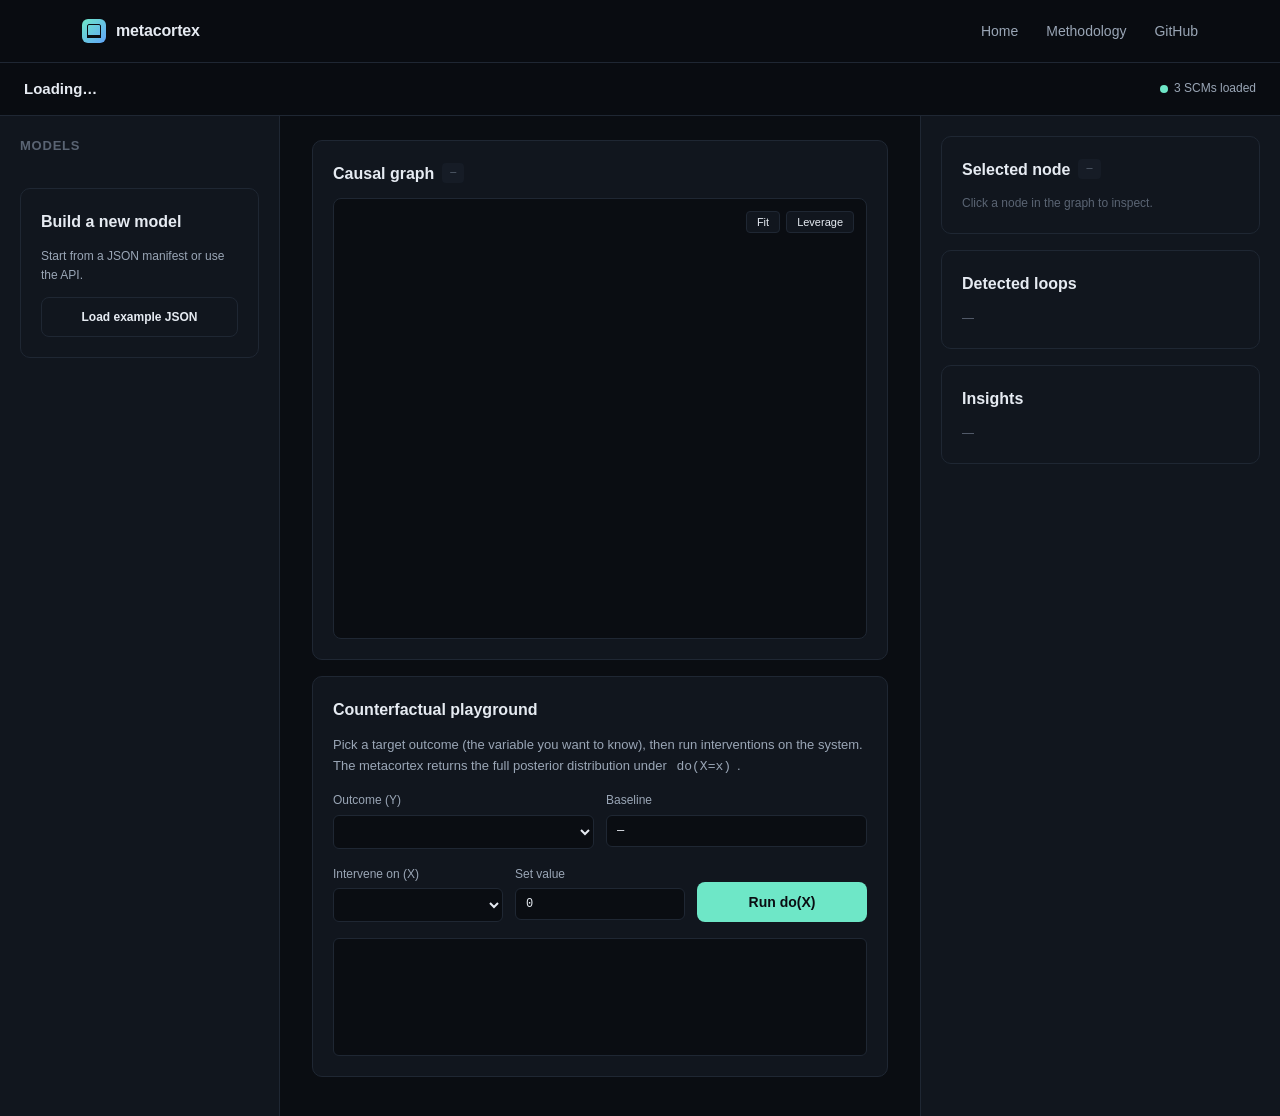
==== app.html @ 6c6e954f "feat: metacortex v0.1 — landing, interactive app, methodology, reference SCM engine" ====
<!doctype html>
<html lang="en">
<head>
<meta charset="utf-8" />
<meta name="viewport" content="width=device-width, initial-scale=1" />
<title>metacortex — app</title>
<link rel="stylesheet" href="css/main.css" />
<link rel="icon" href="data:image/svg+xml,%3Csvg xmlns='http://www.w3.org/2000/svg' viewBox='0 0 100 100'%3E%3Crect width='100' height='100' rx='20' fill='%236ee7c7'/%3E%3Ctext x='50' y='65' text-anchor='middle' font-size='52' fill='%230a0d12' font-family='monospace' font-weight='bold'%3EM%3C/text%3E%3C/svg%3E" />
</head>
<body>

<header class="nav">
  <div class="wrap">
    <div class="brand"><div class="glyph"></div>metacortex</div>
    <nav class="links">
      <a href="index.html">Home</a>
      <a href="methodology.html">Methodology</a>
      <a href="https://github.com/Falcone747/metacortex" target="_blank">GitHub</a>
    </nav>
  </div>
</header>

<div class="app-navbar">
  <h1 id="scm-title">Loading…</h1>
  <div class="status">
    <span class="dot"></span>
    <span id="status-text">3 SCMs loaded</span>
  </div>
</div>

<div class="app-layout">

  <!-- Left: SCM list -->
  <aside class="app-sidebar">
    <div class="panel" style="padding: 0; border: none; background: transparent;">
      <h2 style="font-size: 13px; text-transform: uppercase; letter-spacing: 0.06em; color: var(--text-faint); margin-bottom: 8px;">Models</h2>
      <div class="scms" id="scm-list"></div>
    </div>
    <div class="panel" style="margin-top: 16px;">
      <h2>Build a new model</h2>
      <p style="font-size: 12px; color: var(--text-dim); margin-bottom: 12px;">Start from a JSON manifest or use the API.</p>
      <button class="btn-secondary" style="width:100%; font-size: 12px;" id="btn-load-sample">Load example JSON</button>
    </div>
  </aside>

  <!-- Main: DAG + counterfactual -->
  <main class="app-main">

    <div class="panel">
      <h2>Causal graph <span class="tag" id="scm-domain">—</span></h2>
      <div class="scm-canvas">
        <svg id="dag"></svg>
        <div class="controls">
          <button id="btn-fit">Fit</button>
          <button id="btn-leverage">Leverage</button>
        </div>
      </div>
    </div>

    <div class="panel">
      <h2>Counterfactual playground</h2>
      <p style="font-size: 13px; color: var(--text-dim); margin-bottom: 14px;">
        Pick a target outcome (the variable you want to know), then run interventions on the system. The metacortex returns the full posterior distribution under <code>do(X=x)</code>.
      </p>

      <div class="cf-controls">
        <div>
          <label>Outcome (Y)</label>
          <select id="cf-outcome"></select>
        </div>
        <div>
          <label>Baseline</label>
          <input id="cf-baseline" value="—" />
        </div>
      </div>

      <div class="cf-controls" style="grid-template-columns: 1fr 1fr 1fr;">
        <div>
          <label>Intervene on (X)</label>
          <select id="cf-input"></select>
        </div>
        <div>
          <label>Set value</label>
          <input id="cf-value" type="number" step="0.01" value="0" />
        </div>
        <div style="display:flex; align-items:flex-end;">
          <button class="btn-primary" id="btn-run" style="width:100%;">Run do(X)</button>
        </div>
      </div>

      <div style="margin-top: 16px;">
        <div class="cf-dist" id="cf-result">
          <div class="stats" id="cf-stats"></div>
          <div class="hist" id="cf-hist" style="margin-top: 12px; display:flex; align-items:flex-end; height:80px; gap:1px;"></div>
        </div>
      </div>
    </div>

  </main>

  <!-- Right: Insights -->
  <aside class="app-aside">

    <div class="panel">
      <h2>Selected node <span class="tag" id="selected-id">—</span></h2>
      <div id="selected-detail">
        <p style="font-size: 12px; color: var(--text-faint);">Click a node in the graph to inspect.</p>
      </div>
    </div>

    <div class="panel">
      <h2>Detected loops</h2>
      <div class="loops" id="loops-list">
        <p style="font-size: 12px; color: var(--text-faint);">—</p>
      </div>
    </div>

    <div class="panel">
      <h2>Insights</h2>
      <div class="insights" id="insights-list">
        <p style="font-size: 12px; color: var(--text-faint);">—</p>
      </div>
    </div>

  </aside>

</div>

<script type="module" src="js/app.js"></script>

</body>
</html>
---- css/main.css ----
:root {
  --bg: #0a0d12;
  --bg-elev: #11161e;
  --bg-elev-2: #161c26;
  --border: #1f2733;
  --text: #e6ebf2;
  --text-dim: #9aa6b6;
  --text-faint: #5a6473;
  --accent: #6ee7c7;
  --accent-dim: #4ec5a5;
  --warning: #f59e0b;
  --danger: #ef4444;
  --info: #60a5fa;
  --reinf: #6ee7c7;
  --bal: #f59e0b;
  --neutral: #94a3b8;
  --mono: ui-monospace, SFMono-Regular, "SF Mono", Menlo, Monaco, Consolas, monospace;
  --sans: -apple-system, BlinkMacSystemFont, "Inter", "Segoe UI", Roboto, sans-serif;
}
* { box-sizing: border-box; margin: 0; padding: 0; }
html, body { background: var(--bg); color: var(--text); font-family: var(--sans); font-size: 15px; line-height: 1.6; -webkit-font-smoothing: antialiased; }
a { color: var(--accent); text-decoration: none; }
a:hover { text-decoration: underline; }
code, pre { font-family: var(--mono); font-size: 13px; }
pre { padding: 12px 16px; background: var(--bg-elev); border: 1px solid var(--border); border-radius: 6px; overflow-x: auto; }
code { padding: 2px 6px; background: var(--bg-elev); border-radius: 3px; }

/* Layout */
.wrap { max-width: 1180px; margin: 0 auto; padding: 0 32px; }
header.nav { position: sticky; top: 0; z-index: 100; background: rgba(10,13,18,0.85); backdrop-filter: blur(12px); border-bottom: 1px solid var(--border); }
header.nav .wrap { display: flex; align-items: center; justify-content: space-between; padding-top: 18px; padding-bottom: 18px; }
.brand { font-weight: 700; font-size: 16px; letter-spacing: -0.01em; display: flex; align-items: center; gap: 10px; }
.brand .glyph { width: 24px; height: 24px; background: linear-gradient(135deg, var(--accent), var(--info)); border-radius: 6px; position: relative; }
.brand .glyph::before { content: ""; position: absolute; inset: 5px; border: 1.5px solid var(--bg); border-radius: 2px; }
.brand .glyph::after { content: ""; position: absolute; left: 5px; right: 5px; bottom: 5px; height: 3px; background: var(--bg); }
nav.links { display: flex; gap: 28px; }
nav.links a { color: var(--text-dim); font-size: 14px; }
nav.links a:hover { color: var(--text); text-decoration: none; }
.cta-btn { background: var(--accent); color: var(--bg); padding: 8px 16px; border-radius: 6px; font-weight: 600; font-size: 13px; }
.cta-btn:hover { background: var(--accent-dim); text-decoration: none; }

/* Hero */
.hero { padding: 96px 0 80px; border-bottom: 1px solid var(--border); }
.hero .eyebrow { display: inline-flex; gap: 8px; align-items: center; padding: 4px 12px; background: var(--bg-elev); border: 1px solid var(--border); border-radius: 999px; font-size: 12px; color: var(--accent); margin-bottom: 24px; }
.hero h1 { font-size: 56px; line-height: 1.05; letter-spacing: -0.025em; font-weight: 700; max-width: 880px; }
.hero h1 .em { background: linear-gradient(135deg, var(--accent), var(--info)); -webkit-background-clip: text; background-clip: text; color: transparent; }
.hero .lead { margin-top: 24px; font-size: 19px; color: var(--text-dim); max-width: 720px; }
.hero .ctas { margin-top: 36px; display: flex; gap: 12px; }
.btn-primary { background: var(--accent); color: var(--bg); padding: 12px 22px; border-radius: 8px; font-weight: 600; font-size: 14px; border: none; cursor: pointer; }
.btn-secondary { background: transparent; color: var(--text); padding: 12px 22px; border-radius: 8px; font-weight: 600; font-size: 14px; border: 1px solid var(--border); cursor: pointer; }
.btn-primary:hover { background: var(--accent-dim); text-decoration: none; }
.btn-secondary:hover { border-color: var(--text-dim); text-decoration: none; }

/* Sections */
section { padding: 80px 0; border-bottom: 1px solid var(--border); }
section h2 { font-size: 36px; letter-spacing: -0.02em; font-weight: 700; margin-bottom: 12px; }
section .sub { color: var(--text-dim); font-size: 17px; max-width: 720px; margin-bottom: 48px; }
section h3 { font-size: 20px; font-weight: 600; margin-bottom: 8px; }
section p { color: var(--text-dim); margin-bottom: 12px; }

/* Cards */
.grid-3 { display: grid; grid-template-columns: repeat(3, 1fr); gap: 24px; }
.grid-2 { display: grid; grid-template-columns: repeat(2, 1fr); gap: 24px; }
.card { background: var(--bg-elev); border: 1px solid var(--border); border-radius: 10px; padding: 24px; }
.card .icon { width: 36px; height: 36px; border-radius: 8px; display: flex; align-items: center; justify-content: center; margin-bottom: 16px; background: var(--bg-elev-2); color: var(--accent); font-weight: 700; font-family: var(--mono); font-size: 14px; }
.card h3 { font-size: 17px; margin-bottom: 8px; color: var(--text); }
.card p { font-size: 14px; color: var(--text-dim); margin: 0; }

/* Architecture diagram */
.arch { background: var(--bg-elev); border: 1px solid var(--border); border-radius: 12px; padding: 32px; }
.arch .layers { display: flex; flex-direction: column; gap: 8px; }
.arch .layer { background: var(--bg-elev-2); border: 1px solid var(--border); border-radius: 8px; padding: 14px 18px; display: flex; align-items: center; gap: 16px; }
.arch .layer .num { font-family: var(--mono); font-size: 11px; color: var(--text-faint); }
.arch .layer .label { font-weight: 600; font-size: 14px; min-width: 220px; }
.arch .layer .desc { color: var(--text-dim); font-size: 13px; }

/* SCM Sample */
.scg { background: var(--bg-elev); border: 1px solid var(--border); border-radius: 12px; padding: 24px; }
.scg svg { width: 100%; height: 320px; display: block; }

/* CTA */
.cta-band { padding: 80px 0; text-align: center; background: linear-gradient(180deg, var(--bg) 0%, var(--bg-elev) 100%); border-bottom: 1px solid var(--border); }
.cta-band h2 { font-size: 40px; margin-bottom: 16px; }
.cta-band p { color: var(--text-dim); font-size: 18px; max-width: 600px; margin: 0 auto 32px; }

/* Footer */
footer { padding: 48px 0; color: var(--text-faint); font-size: 13px; }
footer .wrap { display: flex; justify-content: space-between; align-items: center; flex-wrap: wrap; gap: 16px; }
footer nav { display: flex; gap: 24px; }
footer a { color: var(--text-faint); }

/* App layout */
.app-layout { display: grid; grid-template-columns: 280px 1fr 360px; min-height: calc(100vh - 64px); }
.app-sidebar { background: var(--bg-elev); border-right: 1px solid var(--border); padding: 20px; overflow-y: auto; }
.app-main { padding: 24px 32px; overflow-y: auto; background: var(--bg); }
.app-aside { background: var(--bg-elev); border-left: 1px solid var(--border); padding: 20px; overflow-y: auto; }
.app-navbar { display: flex; align-items: center; justify-content: space-between; padding: 14px 24px; border-bottom: 1px solid var(--border); background: rgba(10,13,18,0.85); backdrop-filter: blur(12px); }
.app-navbar h1 { font-size: 15px; font-weight: 600; }
.app-navbar .status { font-size: 12px; color: var(--text-dim); display: flex; align-items: center; gap: 6px; }
.app-navbar .dot { width: 8px; height: 8px; border-radius: 50%; background: var(--accent); }

/* SCM items */
.scms { display: flex; flex-direction: column; gap: 6px; margin-top: 16px; }
.scm-item { background: var(--bg-elev-2); border: 1px solid var(--border); border-radius: 8px; padding: 12px 14px; cursor: pointer; transition: all 0.15s; }
.scm-item:hover { border-color: var(--accent); transform: translateX(2px); }
.scm-item.active { border-color: var(--accent); background: rgba(110, 231, 199, 0.06); }
.scm-item .name { font-weight: 600; font-size: 13px; }
.scm-item .meta { font-size: 11px; color: var(--text-faint); margin-top: 4px; font-family: var(--mono); }

/* Main panel sections */
.panel { background: var(--bg-elev); border: 1px solid var(--border); border-radius: 10px; padding: 20px; margin-bottom: 16px; }
.panel h2 { font-size: 16px; font-weight: 600; margin-bottom: 12px; display: flex; align-items: center; gap: 8px; }
.panel h2 .tag { font-size: 10px; background: var(--bg-elev-2); color: var(--text-faint); padding: 2px 8px; border-radius: 4px; font-family: var(--mono); font-weight: 400; }
.scm-canvas { background: var(--bg); border: 1px solid var(--border); border-radius: 8px; padding: 16px; min-height: 420px; position: relative; }
.scm-canvas svg { width: 100%; height: 400px; }
.scm-canvas .controls { position: absolute; top: 12px; right: 12px; display: flex; gap: 6px; }
.scm-canvas .controls button { background: var(--bg-elev); border: 1px solid var(--border); color: var(--text); padding: 4px 10px; border-radius: 4px; font-size: 11px; cursor: pointer; }
.scm-canvas .controls button:hover { border-color: var(--accent); }

/* Counterfactual playground */
.cf-controls { display: grid; grid-template-columns: 1fr 1fr; gap: 12px; margin-bottom: 16px; }
.cf-controls label { font-size: 12px; color: var(--text-dim); display: block; margin-bottom: 4px; }
.cf-controls input, .cf-controls select { width: 100%; background: var(--bg); border: 1px solid var(--border); color: var(--text); padding: 8px 10px; border-radius: 6px; font-family: var(--mono); font-size: 12px; }
.cf-controls input:focus, .cf-controls select:focus { outline: none; border-color: var(--accent); }
.cf-dist { background: var(--bg); border: 1px solid var(--border); border-radius: 6px; padding: 12px; }
.cf-dist .stats { display: flex; justify-content: space-around; font-family: var(--mono); font-size: 12px; }
.cf-dist .stat { text-align: center; }
.cf-dist .stat .val { font-size: 18px; font-weight: 600; color: var(--accent); }
.cf-dist .stat .lbl { font-size: 10px; color: var(--text-faint); text-transform: uppercase; letter-spacing: 0.05em; }
.cf-dist .hist { margin-top: 12px; display: flex; align-items: flex-end; height: 60px; gap: 1px; }
.cf-dist .hist .bar { flex: 1; background: var(--accent); opacity: 0.8; border-radius: 1px 1px 0 0; min-height: 2px; }

/* Loop counters */
.loops { display: flex; flex-direction: column; gap: 8px; }
.loop { background: var(--bg-elev-2); border-left: 3px solid var(--neutral); padding: 10px 12px; border-radius: 4px; font-size: 12px; }
.loop.r { border-left-color: var(--reinf); }
.loop.b { border-left-color: var(--bal); }
.loop .lbl { font-weight: 600; }
.loop .nodes { color: var(--text-dim); font-family: var(--mono); font-size: 11px; margin-top: 4px; }
.loop .desc { color: var(--text-faint); margin-top: 4px; font-size: 11px; }

/* Insights */
.insights { display: flex; flex-direction: column; gap: 8px; }
.insight { padding: 10px 12px; background: var(--bg-elev-2); border-radius: 6px; font-size: 12px; border-left: 3px solid var(--info); }
.insight.warn { border-left-color: var(--warning); }
.insight.alert { border-left-color: var(--danger); }
.insight .title { font-weight: 600; }
.insight .body { color: var(--text-dim); margin-top: 4px; }

/* Methodology styles */
.method-section { padding: 64px 0; border-bottom: 1px solid var(--border); }
.method-section h2 { font-size: 32px; margin-bottom: 12px; }
.method-section h3 { font-size: 22px; margin: 32px 0 12px; color: var(--accent); }
.method-section p { margin-bottom: 16px; max-width: 780px; }
.method-section ul { padding-left: 22px; color: var(--text-dim); margin-bottom: 16px; max-width: 780px; }
.method-section li { margin-bottom: 8px; }
.callout { background: var(--bg-elev); border-left: 3px solid var(--accent); padding: 16px 20px; border-radius: 6px; margin: 24px 0; }
.callout.warn { border-color: var(--warning); }
.callout p { margin: 0; color: var(--text); }
.code-inline { background: var(--bg-elev-2); padding: 2px 6px; border-radius: 3px; font-family: var(--mono); font-size: 0.92em; color: var(--accent); }

/* Mobile */
@media (max-width: 880px) {
  .grid-3 { grid-template-columns: 1fr; }
  .grid-2 { grid-template-columns: 1fr; }
  .hero h1 { font-size: 40px; }
  .app-layout { grid-template-columns: 1fr; }
  .app-sidebar, .app-aside { display: none; }
}
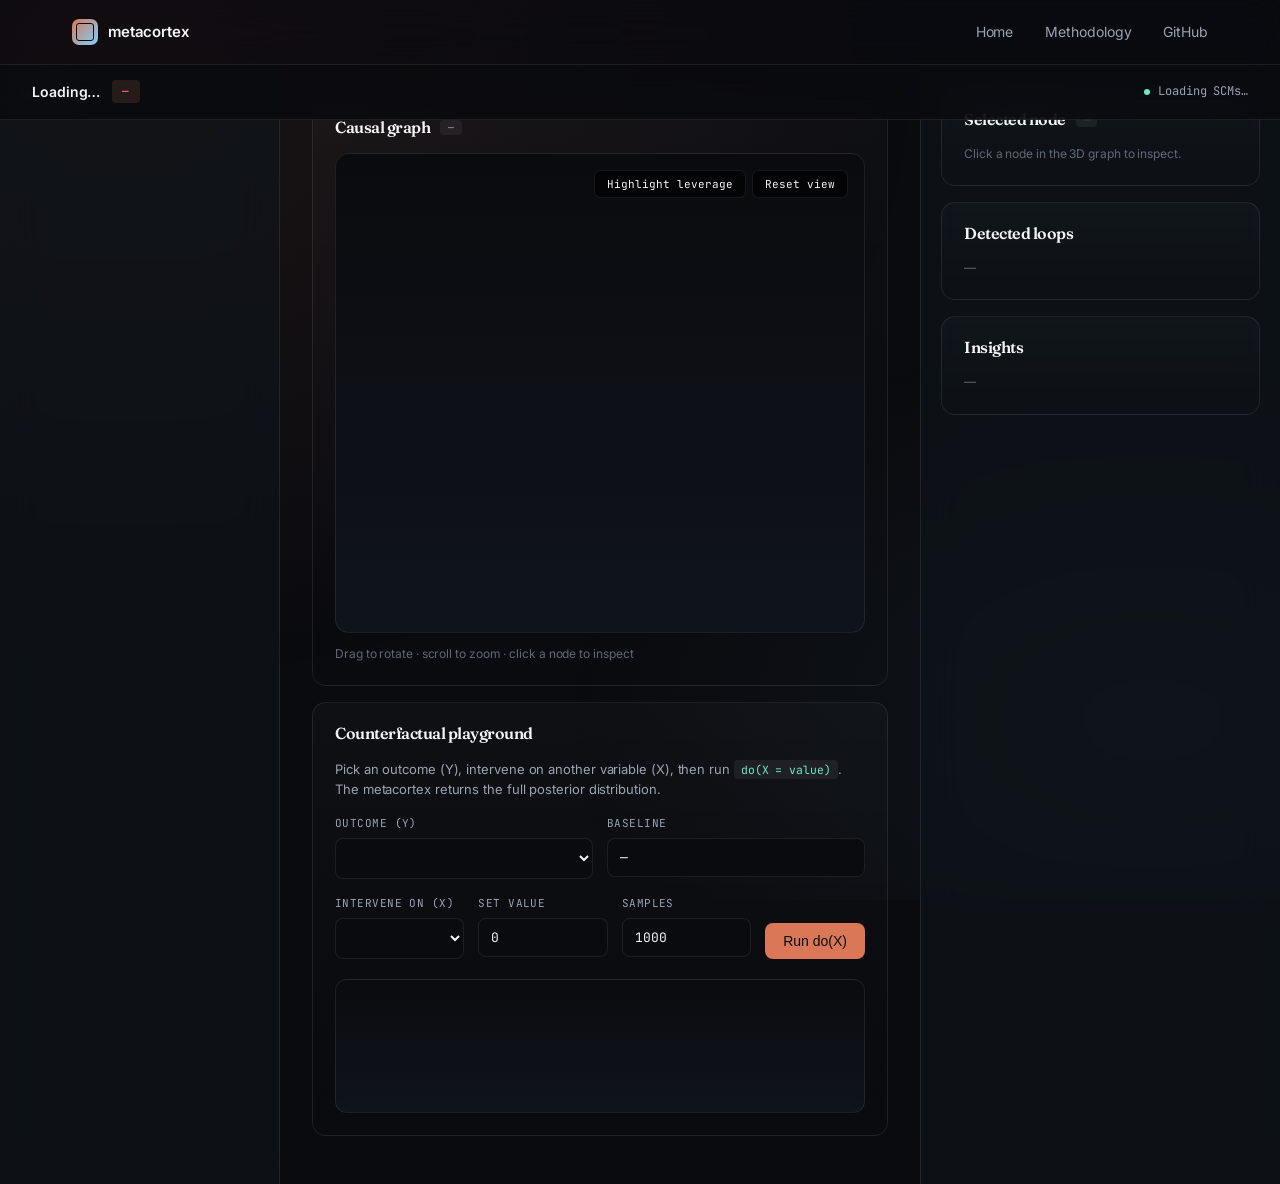
==== commit f4d86b15: "feat: v3 premium 3D — Three.js hero + DAG, GSAP animations, refined design system, Anthropic-style p" ====
--- a/app.html
+++ b/app.html
@@ -4,14 +4,18 @@
 <meta charset="utf-8" />
 <meta name="viewport" content="width=device-width, initial-scale=1" />
 <title>metacortex — app</title>
-<link rel="stylesheet" href="css/main.css" />
-<link rel="icon" href="data:image/svg+xml,%3Csvg xmlns='http://www.w3.org/2000/svg' viewBox='0 0 100 100'%3E%3Crect width='100' height='100' rx='20' fill='%236ee7c7'/%3E%3Ctext x='50' y='65' text-anchor='middle' font-size='52' fill='%230a0d12' font-family='monospace' font-weight='bold'%3EM%3C/text%3E%3C/svg%3E" />
+<meta name="theme-color" content="#0a0b0f" />
+<link rel="preconnect" href="https://fonts.googleapis.com">
+<link rel="preconnect" href="https://fonts.gstatic.com" crossorigin>
+<link href="https://fonts.googleapis.com/css2?family=Inter:wght@300;400;500;600;700&family=Fraunces:ital,opsz,wght@0,9..144,300;1,9..144,300;1,9..144,400&family=JetBrains+Mono:wght@400;500&display=swap" rel="stylesheet">
+<link rel="stylesheet" href="css/premium.css" />
+<link rel="icon" href="data:image/svg+xml,%3Csvg xmlns='http://www.w3.org/2000/svg' viewBox='0 0 100 100'%3E%3Crect width='100' height='100' rx='20' fill='%23d97757'/%3E%3Ctext x='50' y='65' text-anchor='middle' font-size='52' fill='%230a0b0f' font-family='monospace' font-weight='bold'%3EM%3C/text%3E%3C/svg%3E" />
 </head>
 <body>
 
 <header class="nav">
   <div class="wrap">
-    <div class="brand"><div class="glyph"></div>metacortex</div>
+    <div class="brand"><div class="glyph"></div><span>metacortex</span></div>
     <nav class="links">
       <a href="index.html">Home</a>
       <a href="methodology.html">Methodology</a>
@@ -20,11 +24,14 @@
   </div>
 </header>
 
-<div class="app-navbar">
-  <h1 id="scm-title">Loading…</h1>
+<div class="app-toolbar">
+  <div class="title">
+    <span id="scm-title">Loading…</span>
+    <span class="badge" id="scm-domain">—</span>
+  </div>
   <div class="status">
     <span class="dot"></span>
-    <span id="status-text">3 SCMs loaded</span>
+    <span id="status-text">Loading SCMs…</span>
   </div>
 </div>
 
@@ -32,35 +39,31 @@
 
   <!-- Left: SCM list -->
   <aside class="app-sidebar">
-    <div class="panel" style="padding: 0; border: none; background: transparent;">
-      <h2 style="font-size: 13px; text-transform: uppercase; letter-spacing: 0.06em; color: var(--text-faint); margin-bottom: 8px;">Models</h2>
-      <div class="scms" id="scm-list"></div>
-    </div>
-    <div class="panel" style="margin-top: 16px;">
-      <h2>Build a new model</h2>
-      <p style="font-size: 12px; color: var(--text-dim); margin-bottom: 12px;">Start from a JSON manifest or use the API.</p>
-      <button class="btn-secondary" style="width:100%; font-size: 12px;" id="btn-load-sample">Load example JSON</button>
+    <div style="padding: 0;">
+      <h2 style="font-size: 11px; text-transform: uppercase; letter-spacing: 0.06em; color: var(--text-faint); margin-bottom: 12px;">Models</h2>
+      <div class="scm-list" id="scm-list"></div>
     </div>
   </aside>
 
-  <!-- Main: DAG + counterfactual -->
+  <!-- Main: 3D DAG + counterfactual -->
   <main class="app-main">
 
     <div class="panel">
-      <h2>Causal graph <span class="tag" id="scm-domain">—</span></h2>
-      <div class="scm-canvas">
-        <svg id="dag"></svg>
+      <h2>Causal graph <span class="tag" id="scm-domain-2">—</span></h2>
+      <div class="dag-canvas">
+        <canvas id="dag"></canvas>
         <div class="controls">
-          <button id="btn-fit">Fit</button>
-          <button id="btn-leverage">Leverage</button>
+          <button id="btn-leverage">Highlight leverage</button>
+          <button id="btn-reset">Reset view</button>
         </div>
       </div>
+      <p style="font-size: 12px; color: var(--text-faint); margin-top: 12px;">Drag to rotate · scroll to zoom · click a node to inspect</p>
     </div>
 
     <div class="panel">
       <h2>Counterfactual playground</h2>
-      <p style="font-size: 13px; color: var(--text-dim); margin-bottom: 14px;">
-        Pick a target outcome (the variable you want to know), then run interventions on the system. The metacortex returns the full posterior distribution under <code>do(X=x)</code>.
+      <p style="font-size: 13px; color: var(--text-dim); margin-bottom: 16px;">
+        Pick an outcome (Y), intervene on another variable (X), then run <code>do(X = value)</code>. The metacortex returns the full posterior distribution.
       </p>
 
       <div class="cf-controls">
@@ -70,11 +73,11 @@
         </div>
         <div>
           <label>Baseline</label>
-          <input id="cf-baseline" value="—" />
+          <input id="cf-baseline" value="—" readonly />
         </div>
       </div>
 
-      <div class="cf-controls" style="grid-template-columns: 1fr 1fr 1fr;">
+      <div class="cf-controls full">
         <div>
           <label>Intervene on (X)</label>
           <select id="cf-input"></select>
@@ -83,15 +86,19 @@
           <label>Set value</label>
           <input id="cf-value" type="number" step="0.01" value="0" />
         </div>
+        <div>
+          <label>Samples</label>
+          <input id="cf-samples" type="number" step="100" value="1000" />
+        </div>
         <div style="display:flex; align-items:flex-end;">
-          <button class="btn-primary" id="btn-run" style="width:100%;">Run do(X)</button>
+          <button class="btn btn-accent" id="btn-run" style="width:100%; padding: 10px 18px;">Run do(X)</button>
         </div>
       </div>
 
-      <div style="margin-top: 16px;">
-        <div class="cf-dist" id="cf-result">
-          <div class="stats" id="cf-stats"></div>
-          <div class="hist" id="cf-hist" style="margin-top: 12px; display:flex; align-items:flex-end; height:80px; gap:1px;"></div>
+      <div style="margin-top: 20px;">
+        <div class="cf-result" id="cf-result">
+          <div class="cf-stats" id="cf-stats"></div>
+          <div class="cf-hist" id="cf-hist"></div>
         </div>
       </div>
     </div>
@@ -104,20 +111,20 @@
     <div class="panel">
       <h2>Selected node <span class="tag" id="selected-id">—</span></h2>
       <div id="selected-detail">
-        <p style="font-size: 12px; color: var(--text-faint);">Click a node in the graph to inspect.</p>
+        <p style="font-size: 12px; color: var(--text-faint);">Click a node in the 3D graph to inspect.</p>
       </div>
     </div>
 
     <div class="panel">
       <h2>Detected loops</h2>
-      <div class="loops" id="loops-list">
+      <div id="loops-list">
         <p style="font-size: 12px; color: var(--text-faint);">—</p>
       </div>
     </div>
 
     <div class="panel">
       <h2>Insights</h2>
-      <div class="insights" id="insights-list">
+      <div id="insights-list">
         <p style="font-size: 12px; color: var(--text-faint);">—</p>
       </div>
     </div>
--- a/css/premium.css
+++ b/css/premium.css
@@ -0,0 +1,812 @@
+/* Premium design system — v3 */
+
+:root {
+  --bg: #0a0b0f;
+  --bg-2: #0f141b;
+  --bg-elev: #131922;
+  --bg-elev-2: #1a2230;
+  --border: rgba(255,255,255,0.08);
+  --border-strong: rgba(255,255,255,0.16);
+  --text: #f5f5f7;
+  --text-dim: #9aa3b2;
+  --text-faint: #5e6877;
+  --accent: #d97757;       /* Anthropic warm */
+  --accent-2: #6ee7c7;     /* mint */
+  --info: #7dd3fc;         /* sky */
+  --warning: #fbbf24;
+  --danger: #fb7185;
+  --font-sans: "Inter", -apple-system, BlinkMacSystemFont, "Segoe UI", sans-serif;
+  --font-display: "Fraunces", "Crimson Pro", Georgia, serif;
+  --font-mono: ui-monospace, "SF Mono", "JetBrains Mono", Menlo, Monaco, Consolas, monospace;
+  --shadow-glow: 0 0 60px -10px rgba(217, 119, 87, 0.4);
+  --shadow-card: 0 1px 0 rgba(255,255,255,0.04) inset, 0 12px 48px -12px rgba(0,0,0,0.6);
+}
+
+* { box-sizing: border-box; margin: 0; padding: 0; }
+
+html, body {
+  background: var(--bg);
+  color: var(--text);
+  font-family: var(--font-sans);
+  font-size: 16px;
+  line-height: 1.55;
+  -webkit-font-smoothing: antialiased;
+  -moz-osx-font-smoothing: grayscale;
+  letter-spacing: -0.005em;
+  overflow-x: hidden;
+}
+
+body::before {
+  content: "";
+  position: fixed;
+  inset: 0;
+  background:
+    radial-gradient(ellipse 800px 600px at 10% 10%, rgba(217, 119, 87, 0.08), transparent),
+    radial-gradient(ellipse 600px 400px at 90% 80%, rgba(125, 211, 252, 0.05), transparent);
+  pointer-events: none;
+  z-index: 0;
+}
+
+* { position: relative; z-index: 1; }
+
+/* Typography */
+h1, h2, h3 {
+  letter-spacing: -0.025em;
+  font-weight: 600;
+  line-height: 1.1;
+}
+h1 {
+  font-size: clamp(48px, 7vw, 96px);
+  font-family: var(--font-display);
+  font-weight: 400;
+  letter-spacing: -0.04em;
+  line-height: 1.02;
+}
+h2 {
+  font-size: clamp(32px, 4.5vw, 56px);
+  font-family: var(--font-display);
+  font-weight: 400;
+  letter-spacing: -0.03em;
+}
+h3 {
+  font-size: 22px;
+  font-weight: 600;
+  letter-spacing: -0.015em;
+}
+
+em, .serif {
+  font-family: var(--font-display);
+  font-style: italic;
+  font-weight: 400;
+}
+
+a {
+  color: var(--text);
+  text-decoration: none;
+  transition: color 0.2s;
+}
+a:hover { color: var(--accent); }
+
+::selection {
+  background: var(--accent);
+  color: var(--bg);
+}
+
+/* Layout */
+.wrap { max-width: 1200px; margin: 0 auto; padding: 0 32px; }
+.wrap-narrow { max-width: 880px; margin: 0 auto; padding: 0 32px; }
+
+/* Nav */
+header.nav {
+  position: fixed;
+  top: 0; left: 0; right: 0;
+  z-index: 100;
+  backdrop-filter: blur(20px) saturate(180%);
+  -webkit-backdrop-filter: blur(20px) saturate(180%);
+  background: rgba(10, 11, 15, 0.6);
+  border-bottom: 1px solid var(--border);
+}
+header.nav .wrap {
+  display: flex;
+  align-items: center;
+  justify-content: space-between;
+  height: 64px;
+}
+.brand {
+  display: flex;
+  align-items: center;
+  gap: 10px;
+  font-weight: 600;
+  font-size: 15px;
+  letter-spacing: -0.01em;
+}
+.brand .glyph {
+  width: 26px; height: 26px;
+  background: linear-gradient(135deg, var(--accent), var(--info));
+  border-radius: 7px;
+  position: relative;
+  box-shadow: var(--shadow-glow);
+}
+.brand .glyph::before {
+  content: "";
+  position: absolute;
+  inset: 4px;
+  border: 1.5px solid var(--bg);
+  border-radius: 3px;
+}
+nav.links {
+  display: flex;
+  gap: 32px;
+  align-items: center;
+}
+nav.links a {
+  font-size: 14px;
+  color: var(--text-dim);
+}
+nav.links a:hover { color: var(--text); }
+
+/* Buttons */
+.btn {
+  display: inline-flex;
+  align-items: center;
+  gap: 8px;
+  padding: 10px 18px;
+  border-radius: 8px;
+  font-weight: 500;
+  font-size: 14px;
+  border: none;
+  cursor: pointer;
+  transition: all 0.2s;
+  text-decoration: none;
+  position: relative;
+}
+.btn-primary {
+  background: var(--text);
+  color: var(--bg);
+}
+.btn-primary:hover {
+  transform: translateY(-1px);
+  box-shadow: 0 4px 24px rgba(255,255,255,0.15);
+  color: var(--bg);
+}
+.btn-secondary {
+  background: transparent;
+  color: var(--text);
+  border: 1px solid var(--border-strong);
+}
+.btn-secondary:hover {
+  border-color: var(--text);
+  background: rgba(255,255,255,0.04);
+  color: var(--text);
+}
+.btn-accent {
+  background: var(--accent);
+  color: var(--bg);
+}
+.btn-accent:hover {
+  background: #e88766;
+  color: var(--bg);
+  transform: translateY(-1px);
+  box-shadow: 0 4px 24px rgba(217,119,87,0.4);
+}
+
+/* Hero */
+.hero {
+  position: relative;
+  min-height: 100vh;
+  display: flex;
+  align-items: center;
+  padding-top: 64px;
+  overflow: hidden;
+}
+.hero-canvas {
+  position: absolute;
+  inset: 0;
+  z-index: 0;
+  pointer-events: none;
+}
+.hero-canvas.interactive { pointer-events: auto; }
+.hero-content {
+  position: relative;
+  z-index: 2;
+  padding: 64px 0;
+  max-width: 880px;
+}
+.eyebrow {
+  display: inline-flex;
+  gap: 10px;
+  align-items: center;
+  padding: 5px 14px;
+  background: rgba(255,255,255,0.04);
+  border: 1px solid var(--border);
+  border-radius: 999px;
+  font-size: 13px;
+  color: var(--text-dim);
+  margin-bottom: 32px;
+  backdrop-filter: blur(10px);
+}
+.eyebrow .dot {
+  width: 6px; height: 6px;
+  background: var(--accent-2);
+  border-radius: 50%;
+  animation: pulse 2.4s ease-in-out infinite;
+}
+@keyframes pulse {
+  0%, 100% { opacity: 1; transform: scale(1); }
+  50% { opacity: 0.5; transform: scale(1.3); }
+}
+.hero h1 .em {
+  background: linear-gradient(135deg, var(--accent) 0%, var(--accent-2) 50%, var(--info) 100%);
+  -webkit-background-clip: text;
+  background-clip: text;
+  color: transparent;
+  font-style: italic;
+}
+.hero .lead {
+  margin-top: 28px;
+  font-size: clamp(18px, 1.6vw, 22px);
+  color: var(--text-dim);
+  max-width: 640px;
+  line-height: 1.55;
+}
+.hero .ctas {
+  margin-top: 48px;
+  display: flex;
+  gap: 12px;
+  flex-wrap: wrap;
+}
+.hero .meta {
+  margin-top: 48px;
+  display: flex;
+  gap: 32px;
+  font-size: 12px;
+  color: var(--text-faint);
+  font-family: var(--font-mono);
+  letter-spacing: 0.02em;
+  text-transform: uppercase;
+}
+
+/* Sections */
+section {
+  padding: 120px 0;
+  position: relative;
+}
+section h2 .em {
+  font-style: italic;
+  font-family: var(--font-display);
+  background: linear-gradient(135deg, var(--accent), var(--accent-2));
+  -webkit-background-clip: text;
+  background-clip: text;
+  color: transparent;
+}
+section .sub {
+  color: var(--text-dim);
+  font-size: 18px;
+  max-width: 720px;
+  margin: 20px 0 64px;
+  line-height: 1.55;
+}
+
+/* Cards — Anthropic-style glass */
+.card {
+  background: linear-gradient(180deg, rgba(255,255,255,0.03), rgba(255,255,255,0));
+  border: 1px solid var(--border);
+  border-radius: 14px;
+  padding: 28px;
+  transition: all 0.25s;
+  position: relative;
+  overflow: hidden;
+}
+.card::before {
+  content: "";
+  position: absolute;
+  inset: 0;
+  background: linear-gradient(135deg, transparent 0%, rgba(255,255,255,0.02) 50%, transparent 100%);
+  pointer-events: none;
+  opacity: 0;
+  transition: opacity 0.25s;
+}
+.card:hover {
+  border-color: var(--border-strong);
+  transform: translateY(-2px);
+}
+.card:hover::before {
+  opacity: 1;
+}
+.card h3 {
+  font-size: 18px;
+  margin-bottom: 10px;
+  font-weight: 600;
+}
+.card p {
+  font-size: 14.5px;
+  color: var(--text-dim);
+  line-height: 1.6;
+  margin: 0;
+}
+.card .tag {
+  display: inline-block;
+  padding: 3px 10px;
+  background: rgba(110, 231, 199, 0.08);
+  border: 1px solid rgba(110, 231, 199, 0.2);
+  color: var(--accent-2);
+  border-radius: 999px;
+  font-size: 11px;
+  font-family: var(--font-mono);
+  letter-spacing: 0.04em;
+  text-transform: uppercase;
+  margin-bottom: 16px;
+}
+
+/* Grid */
+.grid { display: grid; gap: 20px; }
+.grid-3 { grid-template-columns: repeat(3, 1fr); }
+.grid-2 { grid-template-columns: repeat(2, 1fr); }
+.grid-4 { grid-template-columns: repeat(4, 1fr); }
+
+/* 3D scene container */
+.scene-container {
+  position: relative;
+  width: 100%;
+  border-radius: 16px;
+  overflow: hidden;
+  background: linear-gradient(180deg, var(--bg-2), var(--bg));
+  border: 1px solid var(--border);
+}
+.scene-container canvas {
+  display: block;
+  width: 100%;
+}
+
+/* Architecture diagram — refined */
+.arch {
+  display: grid;
+  grid-template-columns: repeat(6, 1fr);
+  gap: 8px;
+  margin-top: 48px;
+}
+.arch .layer {
+  background: linear-gradient(180deg, var(--bg-elev), var(--bg));
+  border: 1px solid var(--border);
+  border-radius: 10px;
+  padding: 18px 14px;
+  text-align: center;
+  position: relative;
+  transition: all 0.3s;
+}
+.arch .layer:hover {
+  border-color: var(--accent);
+  transform: translateY(-2px);
+}
+.arch .num {
+  font-family: var(--font-mono);
+  font-size: 11px;
+  color: var(--accent-2);
+  letter-spacing: 0.06em;
+  margin-bottom: 6px;
+}
+.arch .label {
+  font-size: 13px;
+  font-weight: 600;
+}
+
+/* Code block */
+pre {
+  padding: 18px 22px;
+  background: var(--bg-elev);
+  border: 1px solid var(--border);
+  border-radius: 10px;
+  overflow-x: auto;
+  font-family: var(--font-mono);
+  font-size: 13.5px;
+  line-height: 1.7;
+}
+code {
+  font-family: var(--font-mono);
+  font-size: 0.88em;
+  padding: 2px 7px;
+  background: rgba(255,255,255,0.06);
+  border-radius: 4px;
+  color: var(--accent-2);
+}
+
+/* CTA band */
+.cta-band {
+  padding: 140px 0;
+  text-align: center;
+  background: radial-gradient(ellipse 1200px 600px at 50% 100%, rgba(217,119,87,0.12), transparent);
+  border-top: 1px solid var(--border);
+  border-bottom: 1px solid var(--border);
+}
+.cta-band h2 {
+  margin-bottom: 20px;
+}
+.cta-band p {
+  color: var(--text-dim);
+  font-size: 18px;
+  max-width: 600px;
+  margin: 0 auto 36px;
+}
+.cta-band .ctas {
+  display: flex;
+  gap: 12px;
+  justify-content: center;
+  flex-wrap: wrap;
+}
+
+/* Footer */
+footer {
+  padding: 64px 0 32px;
+  border-top: 1px solid var(--border);
+}
+footer .wrap {
+  display: flex;
+  justify-content: space-between;
+  align-items: flex-start;
+  gap: 32px;
+  flex-wrap: wrap;
+}
+footer .meta {
+  color: var(--text-faint);
+  font-size: 13px;
+}
+footer nav {
+  display: flex;
+  gap: 24px;
+  flex-wrap: wrap;
+}
+footer nav a {
+  color: var(--text-dim);
+  font-size: 13px;
+}
+
+/* App layout */
+.app-layout {
+  display: grid;
+  grid-template-columns: 280px 1fr 360px;
+  min-height: calc(100vh - 64px);
+  margin-top: 64px;
+}
+.app-sidebar {
+  background: rgba(15, 20, 27, 0.7);
+  backdrop-filter: blur(20px);
+  border-right: 1px solid var(--border);
+  padding: 24px 20px;
+  overflow-y: auto;
+}
+.app-main {
+  padding: 32px;
+  overflow-y: auto;
+}
+.app-aside {
+  background: rgba(15, 20, 27, 0.7);
+  backdrop-filter: blur(20px);
+  border-left: 1px solid var(--border);
+  padding: 24px 20px;
+  overflow-y: auto;
+}
+
+.panel {
+  background: linear-gradient(180deg, rgba(255,255,255,0.025), rgba(255,255,255,0));
+  border: 1px solid var(--border);
+  border-radius: 14px;
+  padding: 22px;
+  margin-bottom: 16px;
+}
+.panel h2 {
+  font-size: 16px;
+  font-weight: 600;
+  margin-bottom: 16px;
+  display: flex;
+  align-items: center;
+  gap: 10px;
+}
+.panel h2 .tag {
+  font-size: 10px;
+  background: rgba(255,255,255,0.06);
+  color: var(--text-dim);
+  padding: 2px 8px;
+  border-radius: 4px;
+  font-family: var(--font-mono);
+  font-weight: 400;
+}
+
+.scm-list { display: flex; flex-direction: column; gap: 6px; margin-top: 16px; }
+.scm-item {
+  background: var(--bg-elev);
+  border: 1px solid var(--border);
+  border-radius: 10px;
+  padding: 14px;
+  cursor: pointer;
+  transition: all 0.2s;
+}
+.scm-item:hover { border-color: var(--border-strong); transform: translateX(2px); }
+.scm-item.active {
+  border-color: var(--accent);
+  background: linear-gradient(135deg, rgba(217,119,87,0.08), rgba(217,119,87,0.02));
+}
+.scm-item .name { font-weight: 600; font-size: 14px; }
+.scm-item .meta {
+  font-size: 11px; color: var(--text-faint); margin-top: 4px;
+  font-family: var(--font-mono); letter-spacing: 0.02em;
+}
+
+.dag-canvas {
+  background: linear-gradient(180deg, var(--bg), var(--bg-2));
+  border: 1px solid var(--border);
+  border-radius: 14px;
+  padding: 0;
+  min-height: 480px;
+  position: relative;
+  overflow: hidden;
+}
+.dag-canvas canvas { display: block; width: 100%; }
+.dag-canvas .controls {
+  position: absolute;
+  top: 16px; right: 16px;
+  display: flex; gap: 6px;
+  z-index: 10;
+}
+.dag-canvas .controls button {
+  background: rgba(0,0,0,0.6);
+  backdrop-filter: blur(10px);
+  border: 1px solid var(--border);
+  color: var(--text);
+  padding: 6px 12px;
+  border-radius: 6px;
+  font-size: 11px;
+  font-family: var(--font-mono);
+  cursor: pointer;
+}
+.dag-canvas .controls button:hover { border-color: var(--accent); }
+
+.cf-controls {
+  display: grid;
+  grid-template-columns: 1fr 1fr;
+  gap: 14px;
+  margin-bottom: 16px;
+}
+.cf-controls.full { grid-template-columns: 1fr 1fr 1fr auto; }
+.cf-controls label {
+  font-size: 11px;
+  color: var(--text-dim);
+  display: block;
+  margin-bottom: 6px;
+  text-transform: uppercase;
+  letter-spacing: 0.04em;
+  font-family: var(--font-mono);
+}
+.cf-controls input, .cf-controls select {
+  width: 100%;
+  background: var(--bg);
+  border: 1px solid var(--border);
+  color: var(--text);
+  padding: 10px 12px;
+  border-radius: 8px;
+  font-family: var(--font-mono);
+  font-size: 13px;
+  transition: border-color 0.2s;
+}
+.cf-controls input:focus, .cf-controls select:focus {
+  outline: none;
+  border-color: var(--accent);
+}
+
+.cf-result {
+  background: linear-gradient(180deg, var(--bg), var(--bg-2));
+  border: 1px solid var(--border);
+  border-radius: 12px;
+  padding: 18px;
+}
+.cf-stats {
+  display: grid;
+  grid-template-columns: repeat(5, 1fr);
+  gap: 16px;
+  font-family: var(--font-mono);
+}
+.cf-stat { text-align: center; }
+.cf-stat .val {
+  font-size: 22px; font-weight: 600;
+  background: linear-gradient(135deg, var(--accent), var(--accent-2));
+  -webkit-background-clip: text;
+  background-clip: text;
+  color: transparent;
+}
+.cf-stat .lbl {
+  font-size: 10px;
+  color: var(--text-faint);
+  text-transform: uppercase;
+  letter-spacing: 0.06em;
+  margin-top: 4px;
+}
+.cf-hist {
+  display: flex;
+  align-items: flex-end;
+  height: 80px;
+  gap: 2px;
+  margin-top: 16px;
+  padding: 0 4px;
+}
+.cf-hist .bar {
+  flex: 1;
+  background: linear-gradient(180deg, var(--accent), var(--accent-2));
+  border-radius: 1px 1px 0 0;
+  min-height: 2px;
+  opacity: 0.85;
+  transition: opacity 0.2s;
+}
+.cf-hist .bar:hover { opacity: 1; }
+
+.loop-item {
+  background: var(--bg-elev);
+  border-left: 3px solid var(--text-faint);
+  padding: 10px 14px;
+  border-radius: 6px;
+  font-size: 12.5px;
+  margin-bottom: 8px;
+}
+.loop-item.r { border-left-color: var(--accent-2); }
+.loop-item.b { border-left-color: var(--warning); }
+.loop-item .lbl { font-weight: 600; margin-bottom: 4px; }
+.loop-item .nodes {
+  font-family: var(--font-mono);
+  font-size: 11px;
+  color: var(--text-dim);
+  margin-bottom: 4px;
+}
+.loop-item .desc { font-size: 11.5px; color: var(--text-faint); }
+
+.insight-item {
+  padding: 12px 14px;
+  background: var(--bg-elev);
+  border-radius: 8px;
+  font-size: 13px;
+  margin-bottom: 8px;
+  border-left: 3px solid var(--info);
+}
+.insight-item.warn { border-left-color: var(--warning); }
+.insight-item.alert { border-left-color: var(--danger); }
+.insight-item .title { font-weight: 600; margin-bottom: 4px; }
+.insight-item .body { color: var(--text-dim); line-height: 1.5; }
+
+/* Reveal animations */
+.reveal {
+  opacity: 0;
+  transform: translateY(20px);
+  transition: opacity 0.8s cubic-bezier(0.16, 1, 0.3, 1), transform 0.8s cubic-bezier(0.16, 1, 0.3, 1);
+}
+.reveal.visible {
+  opacity: 1;
+  transform: translateY(0);
+}
+
+/* Mobile */
+@media (max-width: 960px) {
+  .grid-3, .grid-4 { grid-template-columns: 1fr; }
+  .grid-2 { grid-template-columns: 1fr; }
+  .app-layout { grid-template-columns: 1fr; }
+  .app-sidebar, .app-aside { display: none; }
+  nav.links { gap: 16px; }
+  nav.links a:not(.btn) { display: none; }
+}
+
+/* Methodology */
+.method-content { padding: 120px 0 64px; }
+.method-content h1 {
+  font-family: var(--font-display);
+  font-weight: 400;
+  letter-spacing: -0.03em;
+  margin-bottom: 16px;
+}
+.method-content h2 {
+  font-size: 40px;
+  margin: 80px 0 24px;
+}
+.method-content h3 {
+  font-size: 24px;
+  margin: 48px 0 16px;
+  color: var(--accent-2);
+}
+.method-content p {
+  color: var(--text-dim);
+  font-size: 16.5px;
+  line-height: 1.7;
+  max-width: 760px;
+  margin-bottom: 20px;
+}
+.method-content ul {
+  padding-left: 22px;
+  color: var(--text-dim);
+  max-width: 760px;
+  margin-bottom: 20px;
+}
+.method-content li {
+  margin-bottom: 8px;
+  line-height: 1.7;
+}
+.callout {
+  background: linear-gradient(135deg, rgba(217,119,87,0.06), rgba(217,119,87,0.01));
+  border-left: 3px solid var(--accent);
+  padding: 20px 24px;
+  border-radius: 8px;
+  margin: 32px 0;
+  max-width: 760px;
+}
+.callout.warn {
+  background: linear-gradient(135deg, rgba(251,191,36,0.06), rgba(251,191,36,0.01));
+  border-left-color: var(--warning);
+}
+.callout p { margin: 0; color: var(--text); }
+
+/* Stats band */
+.stats-band {
+  display: grid;
+  grid-template-columns: repeat(4, 1fr);
+  gap: 32px;
+  padding: 64px 0;
+  border-top: 1px solid var(--border);
+  border-bottom: 1px solid var(--border);
+}
+.stat-cell .num {
+  font-family: var(--font-display);
+  font-size: 56px;
+  font-weight: 400;
+  letter-spacing: -0.03em;
+  background: linear-gradient(135deg, var(--text), var(--text-dim));
+  -webkit-background-clip: text;
+  background-clip: text;
+  color: transparent;
+  line-height: 1;
+}
+.stat-cell .lbl {
+  margin-top: 12px;
+  font-size: 13px;
+  color: var(--text-dim);
+  text-transform: uppercase;
+  letter-spacing: 0.04em;
+  font-family: var(--font-mono);
+}
+
+/* Toolbar (app top) */
+.app-toolbar {
+  position: fixed;
+  top: 64px; left: 0; right: 0;
+  z-index: 90;
+  height: 56px;
+  background: rgba(10,11,15,0.85);
+  backdrop-filter: blur(20px) saturate(180%);
+  border-bottom: 1px solid var(--border);
+  display: flex;
+  align-items: center;
+  justify-content: space-between;
+  padding: 0 32px;
+}
+.app-toolbar .title {
+  display: flex;
+  align-items: center;
+  gap: 12px;
+  font-weight: 600;
+  font-size: 14px;
+}
+.app-toolbar .title .badge {
+  background: rgba(217,119,87,0.15);
+  color: var(--accent);
+  font-family: var(--font-mono);
+  font-size: 11px;
+  padding: 3px 10px;
+  border-radius: 4px;
+  letter-spacing: 0.04em;
+}
+.app-toolbar .status {
+  display: flex;
+  align-items: center;
+  gap: 8px;
+  font-size: 12px;
+  color: var(--text-dim);
+  font-family: var(--font-mono);
+}
+.app-toolbar .status .dot {
+  width: 6px; height: 6px;
+  background: var(--accent-2);
+  border-radius: 50%;
+}
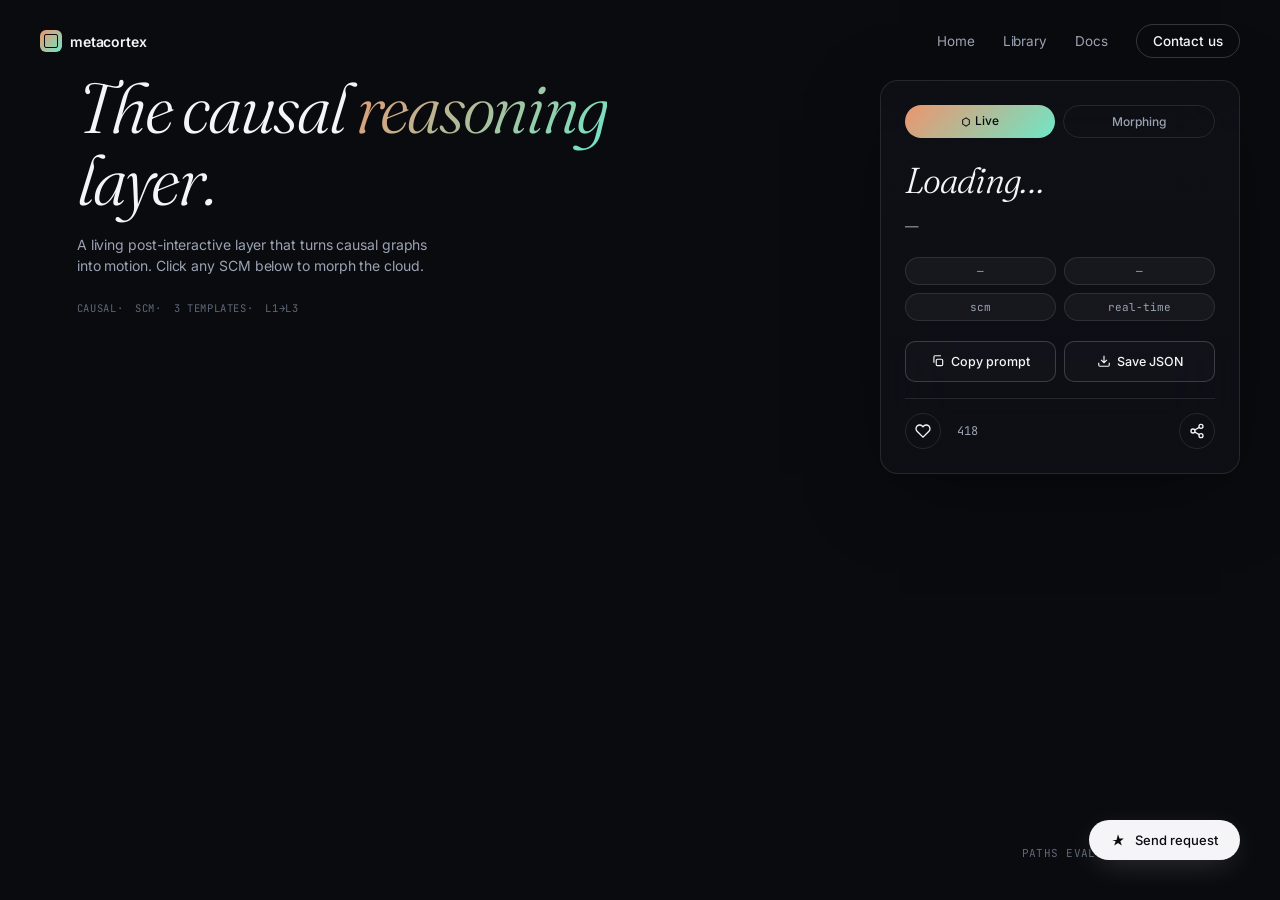
==== commit 319162fd: "feat: v6 Vesper-style rebuild — volumetric particle cloud (Three.js, custom GLSL shaders), 12k parti" ====
--- a/app.html
+++ b/app.html
@@ -5,135 +5,161 @@
 <meta name="viewport" content="width=device-width, initial-scale=1" />
 <title>metacortex — app</title>
 <meta name="theme-color" content="#0a0b0f" />
-<link rel="preconnect" href="https://fonts.googleapis.com">
-<link rel="preconnect" href="https://fonts.gstatic.com" crossorigin>
-<link href="https://fonts.googleapis.com/css2?family=Inter:wght@300;400;500;600;700&family=Fraunces:ital,opsz,wght@0,9..144,300;1,9..144,300;1,9..144,400&family=JetBrains+Mono:wght@400;500&display=swap" rel="stylesheet">
-<link rel="stylesheet" href="css/premium.css" />
-<link rel="icon" href="data:image/svg+xml,%3Csvg xmlns='http://www.w3.org/2000/svg' viewBox='0 0 100 100'%3E%3Crect width='100' height='100' rx='20' fill='%23d97757'/%3E%3Ctext x='50' y='65' text-anchor='middle' font-size='52' fill='%230a0b0f' font-family='monospace' font-weight='bold'%3EM%3C/text%3E%3C/svg%3E" />
+<link rel="icon" href="data:image/svg+xml,%3Csvg xmlns='http://www.w3.org/2000/svg' viewBox='0 0 100 100'%3E%3Crect width='100' height='100' rx='20' fill='%23ed946d'/%3E%3Ctext x='50' y='65' text-anchor='middle' font-size='52' fill='%230a0b0f' font-family='monospace' font-weight='bold'%3EM%3C/text%3E%3C/svg%3E" />
+<link rel="stylesheet" href="css/vesper.css" />
 </head>
-<body>
+<body class="app-mode">
 
-<header class="nav">
-  <div class="wrap">
-    <div class="brand"><div class="glyph"></div><span>metacortex</span></div>
-    <nav class="links">
-      <a href="index.html">Home</a>
-      <a href="methodology.html">Methodology</a>
-      <a href="https://github.com/Falcone747/metacortex" target="_blank">GitHub</a>
-    </nav>
+<canvas id="scene"></canvas>
+
+<nav class="top-nav">
+  <a class="brand" href="index.html">
+    <span class="glyph"></span>
+    <span>metacortex</span>
+  </a>
+  <div class="nav-right">
+    <a href="index.html">Home</a>
+    <a href="#">Library</a>
+    <a href="#">Docs</a>
+    <a href="#" class="contact">Contact us</a>
   </div>
-</header>
+</nav>
 
-<div class="app-toolbar">
-  <div class="title">
-    <span id="scm-title">Loading…</span>
-    <span class="badge" id="scm-domain">—</span>
+<section class="hero" style="top: 8%;">
+  <h1 id="hero-title">The causal <em class="accent">reasoning</em><br/>layer.</h1>
+  <p class="sub" id="hero-sub">A living post-interactive layer that turns causal graphs into motion. Click any SCM below to morph the cloud.</p>
+  <div class="tags">
+    <span>causal</span>
+    <span>scm</span>
+    <span id="status-tag">3 templates</span>
+    <span>l1→l3</span>
   </div>
-  <div class="status">
-    <span class="dot"></span>
-    <span id="status-text">Loading SCMs…</span>
+</section>
+
+<aside class="sidebar">
+  <div class="tier-row">
+    <div class="tier-pill active"><svg width="10" height="10" viewBox="0 0 24 24" fill="none"><path d="M12 2L4 7v10l8 5 8-5V7l-8-5z" stroke="currentColor" stroke-width="2.5"/></svg>Live</div>
+    <div class="tier-pill">Morphing</div>
+  </div>
+  <h2 id="scm-name">Loading…</h2>
+  <p class="desc" id="scm-desc">—</p>
+  <div class="meta-grid">
+    <div class="tag" id="scm-vars">—</div>
+    <div class="tag" id="scm-edges">—</div>
+    <div class="tag">scm</div>
+    <div class="tag">real-time</div>
+  </div>
+  <div class="actions">
+    <button id="btn-copy">
+      <svg viewBox="0 0 24 24" fill="none"><rect x="9" y="9" width="11" height="11" rx="2" stroke="currentColor" stroke-width="2"/><path d="M5 15V5a2 2 0 012-2h10" stroke="currentColor" stroke-width="2"/></svg>
+      Copy prompt
+    </button>
+    <button id="btn-source">
+      <svg viewBox="0 0 24 24" fill="none"><path d="M21 15v4a2 2 0 01-2 2H5a2 2 0 01-2-2v-4M7 10l5 5 5-5M12 15V3" stroke="currentColor" stroke-width="2"/></svg>
+      Save JSON
+    </button>
+  </div>
+  <div class="stats-row">
+    <button class="icon-btn" id="like-btn" aria-label="Like">
+      <svg width="16" height="16" viewBox="0 0 24 24" fill="none"><path d="M20.84 4.61a5.5 5.5 0 00-7.78 0L12 5.67l-1.06-1.06a5.5 5.5 0 00-7.78 7.78l1.06 1.06L12 21.23l7.78-7.78 1.06-1.06a5.5 5.5 0 000-7.78z" stroke="currentColor" stroke-width="2"/></svg>
+    </button>
+    <span id="like-count" style="font-family: var(--mono);">418</span>
+    <div style="flex:1"></div>
+    <button class="icon-btn" aria-label="Share">
+      <svg width="16" height="16" viewBox="0 0 24 24" fill="none"><circle cx="18" cy="5" r="3" stroke="currentColor" stroke-width="2"/><circle cx="6" cy="12" r="3" stroke="currentColor" stroke-width="2"/><circle cx="18" cy="19" r="3" stroke="currentColor" stroke-width="2"/><path d="M8.59 13.51l6.83 3.98M15.41 6.51l-6.82 3.98" stroke="currentColor" stroke-width="2"/></svg>
+    </button>
+  </div>
+</aside>
+
+<div class="bottom-bar">
+  <div class="template-switcher" id="switcher"></div>
+  <div class="metric">
+    <div class="metric-cell"><div class="v" id="m-path">0</div><div class="lbl">paths evaluated</div></div>
+    <div class="metric-cell"><div class="v" id="m-target">—</div><div class="lbl">outcome</div></div>
   </div>
 </div>
 
-<div class="app-layout">
+<button class="send-cta">
+  <svg class="star" width="14" height="14" viewBox="0 0 24 24" fill="currentColor"><path d="M12 2l2.5 7.5H22l-6 4.5 2.5 7.5L12 17l-6.5 4.5L8 14 2 12h7.5z"/></svg>
+  Send request
+</button>
 
-  <!-- Left: SCM list -->
-  <aside class="app-sidebar">
-    <div style="padding: 0;">
-      <h2 style="font-size: 11px; text-transform: uppercase; letter-spacing: 0.06em; color: var(--text-faint); margin-bottom: 12px;">Models</h2>
-      <div class="scm-list" id="scm-list"></div>
-    </div>
-  </aside>
+<script type="module">
+import { ParticleCloud } from './js/particle-cloud.js';
 
-  <!-- Main: 3D DAG + counterfactual -->
-  <main class="app-main">
+const cloud = new ParticleCloud(document.getElementById('scene'), document.body);
+const r = await fetch('./data/scm-templates.json');
+const { templates } = await r.json();
 
-    <div class="panel">
-      <h2>Causal graph <span class="tag" id="scm-domain-2">—</span></h2>
-      <div class="dag-canvas">
-        <canvas id="dag"></canvas>
-        <div class="controls">
-          <button id="btn-leverage">Highlight leverage</button>
-          <button id="btn-reset">Reset view</button>
-        </div>
-      </div>
-      <p style="font-size: 12px; color: var(--text-faint); margin-top: 12px;">Drag to rotate · scroll to zoom · click a node to inspect</p>
-    </div>
+let currentIdx = 0;
+cloud.setTemplateA(templates[0]);
+cloud.setTemplateB(templates[0]);
 
-    <div class="panel">
-      <h2>Counterfactual playground</h2>
-      <p style="font-size: 13px; color: var(--text-dim); margin-bottom: 16px;">
-        Pick an outcome (Y), intervene on another variable (X), then run <code>do(X = value)</code>. The metacortex returns the full posterior distribution.
-      </p>
+function renderSwitcher() {
+  const sw = document.getElementById('switcher');
+  sw.innerHTML = '';
+  templates.forEach((t, i) => {
+    const card = document.createElement('button');
+    card.className = 'tpl' + (i === currentIdx ? ' active' : '');
+    card.innerHTML = `<span class="tpl-name">${t.name}</span><span class="tpl-tag">${t.tag}</span>`;
+    card.onclick = () => {
+      if (i === currentIdx) return;
+      currentIdx = i;
+      cloud.morphTo(t, 1.6);
+      const tpl = templates[currentIdx];
+      document.getElementById('scm-name').textContent = tpl.name;
+      document.getElementById('scm-desc').textContent = tpl.desc;
+      document.getElementById('scm-vars').textContent = `${tpl.vars.length} vars`;
+      document.getElementById('scm-edges').textContent = `${tpl.edges.length} edges`;
+      const leafVar = tpl.vars.find(v => v.tone === 'leaf');
+      if (leafVar) document.getElementById('m-target').textContent = leafVar.label;
+      renderSwitcher();
+    };
+    sw.appendChild(card);
+  });
+}
 
-      <div class="cf-controls">
-        <div>
-          <label>Outcome (Y)</label>
-          <select id="cf-outcome"></select>
-        </div>
-        <div>
-          <label>Baseline</label>
-          <input id="cf-baseline" value="—" readonly />
-        </div>
-      </div>
+const t0 = templates[0];
+document.getElementById('scm-name').textContent = t0.name;
+document.getElementById('scm-desc').textContent = t0.desc;
+document.getElementById('scm-vars').textContent = `${t0.vars.length} vars`;
+document.getElementById('scm-edges').textContent = `${t0.edges.length} edges`;
+document.getElementById('status-tag').textContent = `${templates.length} templates`;
+const leaf0 = t0.vars.find(v => v.tone === 'leaf');
+if (leaf0) document.getElementById('m-target').textContent = leaf0.label;
+document.getElementById('m-path').textContent = (templates.reduce((s, t) => s + t.edges.length * 7, 0)).toLocaleString();
+renderSwitcher();
 
-      <div class="cf-controls full">
-        <div>
-          <label>Intervene on (X)</label>
-          <select id="cf-input"></select>
-        </div>
-        <div>
-          <label>Set value</label>
-          <input id="cf-value" type="number" step="0.01" value="0" />
-        </div>
-        <div>
-          <label>Samples</label>
-          <input id="cf-samples" type="number" step="100" value="1000" />
-        </div>
-        <div style="display:flex; align-items:flex-end;">
-          <button class="btn btn-accent" id="btn-run" style="width:100%; padding: 10px 18px;">Run do(X)</button>
-        </div>
-      </div>
+// Like
+let liked = false, lc = 189;
+document.getElementById('like-btn').onclick = () => {
+  liked = !liked;
+  lc += liked ? 1 : -1;
+  document.getElementById('like-btn').classList.toggle('active', liked);
+  document.getElementById('like-count').textContent = lc;
+};
 
-      <div style="margin-top: 20px;">
-        <div class="cf-result" id="cf-result">
-          <div class="cf-stats" id="cf-stats"></div>
-          <div class="cf-hist" id="cf-hist"></div>
-        </div>
-      </div>
-    </div>
-
-  </main>
-
-  <!-- Right: Insights -->
-  <aside class="app-aside">
-
-    <div class="panel">
-      <h2>Selected node <span class="tag" id="selected-id">—</span></h2>
-      <div id="selected-detail">
-        <p style="font-size: 12px; color: var(--text-faint);">Click a node in the 3D graph to inspect.</p>
-      </div>
-    </div>
-
-    <div class="panel">
-      <h2>Detected loops</h2>
-      <div id="loops-list">
-        <p style="font-size: 12px; color: var(--text-faint);">—</p>
-      </div>
-    </div>
-
-    <div class="panel">
-      <h2>Insights</h2>
-      <div id="insights-list">
-        <p style="font-size: 12px; color: var(--text-faint);">—</p>
-      </div>
-    </div>
-
-  </aside>
-
-</div>
-
-<script type="module" src="js/app.js"></script>
+// Copy + save
+document.getElementById('btn-copy').onclick = async () => {
+  const t = templates[currentIdx];
+  const prompt = `Build a volumetric 3D particle cloud (Three.js) shaped as a torus where ${t.vars.length} variables are mapped to node clusters at golden-angle positions, and ${t.edges.length} causal edges create flow particles between them. Use additive blending, custom vertex shader for breathing, fragment shader for soft glow. Palette: ember (#ed946d), leaf (#6ee7c7), neutral slate.`;
+  try {
+    await navigator.clipboard.writeText(prompt);
+    const btn = document.getElementById('btn-copy');
+    const orig = btn.innerHTML;
+    btn.innerHTML = 'Copied ✓';
+    setTimeout(() => btn.innerHTML = orig, 1200);
+  } catch (e) {}
+};
+document.getElementById('btn-source').onclick = () => {
+  const data = JSON.stringify(templates[currentIdx], null, 2);
+  const blob = new Blob([data], { type: 'application/json' });
+  const a = document.createElement('a');
+  a.href = URL.createObjectURL(blob);
+  a.download = `metacortex-${templates[currentIdx].id}.json`;
+  a.click();
+};
+</script>
 
 </body>
 </html>
--- a/css/vesper.css
+++ b/css/vesper.css
@@ -0,0 +1,406 @@
+/* Vesper-style overlay — "motion instead of chrome" */
+
+@import url('https://fonts.googleapis.com/css2?family=Inter:wght@300;400;500;600;700&family=Fraunces:ital,opsz,wght@0,9..144,300;0,9..144,400;1,9..144,300;1,9..144,400&family=JetBrains+Mono:wght@400;500&display=swap');
+
+:root {
+  --bg: #0a0b0f;
+  --text: #f5f5f7;
+  --text-dim: #9aa3b2;
+  --text-faint: #5e6877;
+  --ember: #ed946d;
+  --leaf: #6ee7c7;
+  --violet: #b89cf6;
+  --border: rgba(255,255,255,0.10);
+  --border-strong: rgba(255,255,255,0.18);
+  --sans: 'Inter', -apple-system, BlinkMacSystemFont, sans-serif;
+  --serif: 'Fraunces', Georgia, serif;
+  --mono: 'JetBrains Mono', ui-monospace, monospace;
+}
+
+* { box-sizing: border-box; margin: 0; padding: 0; }
+
+html, body {
+  background: var(--bg);
+  color: var(--text);
+  font-family: var(--sans);
+  height: 100vh;
+  width: 100vw;
+  overflow: hidden;
+  letter-spacing: -0.005em;
+  -webkit-font-smoothing: antialiased;
+}
+
+#scene {
+  position: fixed;
+  inset: 0;
+  z-index: 1;
+  cursor: crosshair;
+}
+
+a { color: inherit; text-decoration: none; }
+button {
+  background: none;
+  border: none;
+  color: inherit;
+  font-family: inherit;
+  cursor: pointer;
+}
+
+/* === Top Nav === */
+.top-nav {
+  position: fixed;
+  top: 0; left: 0; right: 0;
+  z-index: 50;
+  display: flex;
+  justify-content: space-between;
+  align-items: center;
+  padding: 24px 40px;
+  pointer-events: none;
+}
+.top-nav > * { pointer-events: auto; }
+
+.brand {
+  display: flex;
+  align-items: center;
+  gap: 8px;
+  font-weight: 600;
+  font-size: 14px;
+  letter-spacing: -0.01em;
+  color: var(--text);
+}
+.brand .glyph {
+  width: 22px; height: 22px;
+  background: linear-gradient(135deg, var(--ember), var(--leaf));
+  border-radius: 6px;
+  position: relative;
+}
+.brand .glyph::after {
+  content: "";
+  position: absolute;
+  inset: 4px;
+  border: 1.5px solid var(--bg);
+  border-radius: 2px;
+}
+
+.nav-right {
+  display: flex;
+  gap: 28px;
+  align-items: center;
+  font-size: 13.5px;
+  color: var(--text-dim);
+}
+.nav-right a {
+  transition: color 0.2s;
+}
+.nav-right a:hover { color: var(--text); }
+.nav-right .contact {
+  padding: 8px 16px;
+  border: 1px solid var(--border-strong);
+  border-radius: 999px;
+  color: var(--text);
+  font-weight: 500;
+}
+.nav-right .contact:hover {
+  background: rgba(255,255,255,0.06);
+}
+
+/* === Hero Title (top-left) === */
+.hero {
+  position: absolute;
+  top: 18%;
+  left: 6%;
+  z-index: 30;
+  max-width: 540px;
+  pointer-events: none;
+}
+.hero h1 {
+  font-family: var(--serif);
+  font-style: italic;
+  font-weight: 300;
+  font-size: clamp(48px, 5.5vw, 84px);
+  line-height: 1.02;
+  letter-spacing: -0.03em;
+  margin-bottom: 18px;
+}
+.hero h1 .accent {
+  background: linear-gradient(135deg, var(--ember) 0%, var(--leaf) 100%);
+  -webkit-background-clip: text;
+  background-clip: text;
+  color: transparent;
+}
+.hero .sub {
+  font-size: 14px;
+  color: var(--text-dim);
+  line-height: 1.55;
+  max-width: 360px;
+  font-weight: 400;
+  margin-bottom: 24px;
+}
+.hero .tags {
+  display: flex;
+  gap: 12px;
+  font-family: var(--mono);
+  font-size: 10.5px;
+  color: var(--text-faint);
+  letter-spacing: 0.06em;
+  text-transform: uppercase;
+}
+.hero .tags span { position: relative; }
+.hero .tags span + span::before {
+  content: "·";
+  margin-right: 12px;
+  margin-left: -12px;
+  color: var(--text-faint);
+}
+
+/* === Right Sidebar (Vesper-style) === */
+.sidebar {
+  position: absolute;
+  top: 80px;
+  right: 40px;
+  z-index: 40;
+  width: 360px;
+  background: linear-gradient(180deg, rgba(15, 16, 22, 0.92), rgba(15, 16, 22, 0.78));
+  backdrop-filter: blur(40px) saturate(180%);
+  -webkit-backdrop-filter: blur(40px) saturate(180%);
+  border: 1px solid var(--border);
+  border-radius: 18px;
+  padding: 24px;
+  box-shadow: 0 20px 80px -20px rgba(0,0,0,0.5);
+}
+.sidebar .tier-row {
+  display: flex;
+  gap: 8px;
+  margin-bottom: 20px;
+}
+.sidebar .tier-pill {
+  flex: 1;
+  padding: 8px 12px;
+  border-radius: 999px;
+  font-size: 12px;
+  font-weight: 500;
+  text-align: center;
+  border: 1px solid var(--border);
+  color: var(--text-dim);
+}
+.sidebar .tier-pill.active {
+  background: linear-gradient(135deg, var(--ember), var(--leaf));
+  color: var(--bg);
+  border: none;
+}
+.sidebar .tier-pill svg { display: inline-block; vertical-align: middle; margin-right: 4px; }
+
+.sidebar h2 {
+  font-family: var(--serif);
+  font-style: italic;
+  font-weight: 300;
+  font-size: 36px;
+  letter-spacing: -0.025em;
+  margin-bottom: 14px;
+}
+.sidebar .desc {
+  font-size: 13.5px;
+  color: var(--text-dim);
+  line-height: 1.55;
+  margin-bottom: 20px;
+}
+
+.sidebar .meta-grid {
+  display: grid;
+  grid-template-columns: 1fr 1fr;
+  gap: 8px;
+  margin-bottom: 20px;
+}
+.sidebar .meta-grid .tag {
+  padding: 6px 12px;
+  background: rgba(255,255,255,0.04);
+  border: 1px solid var(--border);
+  border-radius: 999px;
+  font-size: 11px;
+  color: var(--text-dim);
+  text-align: center;
+  font-family: var(--mono);
+}
+
+.sidebar .actions {
+  display: flex;
+  gap: 8px;
+  margin-bottom: 16px;
+}
+.sidebar .actions button {
+  flex: 1;
+  display: flex;
+  align-items: center;
+  justify-content: center;
+  gap: 6px;
+  padding: 12px 14px;
+  border: 1px solid var(--border-strong);
+  border-radius: 10px;
+  font-size: 12.5px;
+  font-weight: 500;
+  color: var(--text);
+  background: rgba(255,255,255,0.02);
+  transition: all 0.15s;
+}
+.sidebar .actions button:hover {
+  background: rgba(255,255,255,0.08);
+  border-color: var(--text-dim);
+}
+.sidebar .actions button svg { width: 14px; height: 14px; }
+
+.sidebar .stats-row {
+  display: flex;
+  align-items: center;
+  gap: 16px;
+  padding-top: 14px;
+  border-top: 1px solid var(--border);
+  font-size: 12px;
+  color: var(--text-dim);
+}
+.sidebar .stats-row button.icon-btn {
+  width: 36px; height: 36px;
+  border: 1px solid var(--border);
+  border-radius: 50%;
+  display: flex; align-items: center; justify-content: center;
+  color: var(--text);
+  background: transparent;
+  transition: all 0.15s;
+}
+.sidebar .stats-row button.icon-btn:hover { background: rgba(255,255,255,0.06); }
+.sidebar .stats-row button.icon-btn.active { color: var(--ember); border-color: var(--ember); }
+
+/* === Bottom: 3 template switcher (mini cards) === */
+.bottom-bar {
+  position: fixed;
+  bottom: 32px;
+  left: 6%;
+  right: 6%;
+  z-index: 40;
+  display: flex;
+  justify-content: space-between;
+  align-items: flex-end;
+  pointer-events: none;
+}
+.bottom-bar > * { pointer-events: auto; }
+
+.template-switcher {
+  display: flex;
+  gap: 8px;
+}
+.template-switcher .tpl {
+  background: rgba(15, 16, 22, 0.78);
+  backdrop-filter: blur(20px);
+  border: 1px solid var(--border);
+  border-radius: 12px;
+  padding: 10px 16px;
+  font-size: 12px;
+  color: var(--text-dim);
+  cursor: pointer;
+  transition: all 0.2s;
+  font-family: var(--mono);
+  letter-spacing: 0.02em;
+  min-width: 160px;
+}
+.template-switcher .tpl:hover {
+  border-color: var(--border-strong);
+  color: var(--text);
+}
+.template-switcher .tpl.active {
+  border-color: var(--ember);
+  background: rgba(237, 148, 109, 0.08);
+  color: var(--text);
+}
+.template-switcher .tpl .tpl-name { font-weight: 600; color: var(--text); display: block; margin-bottom: 2px; }
+.template-switcher .tpl .tpl-tag { font-size: 10px; color: var(--text-faint); }
+
+.metric {
+  display: flex;
+  gap: 18px;
+  font-family: var(--mono);
+  font-size: 11px;
+  color: var(--text-faint);
+  letter-spacing: 0.04em;
+}
+.metric .v { color: var(--text); font-weight: 500; font-size: 14px; }
+.metric .lbl { text-transform: uppercase; }
+.metric .metric-cell { text-align: right; }
+
+/* === CTA "Send Request" - bottom right === */
+.send-cta {
+  position: fixed;
+  bottom: 40px;
+  right: 40px;
+  z-index: 50;
+  background: var(--text);
+  color: var(--bg);
+  padding: 12px 22px;
+  border-radius: 999px;
+  font-size: 13px;
+  font-weight: 500;
+  display: flex;
+  align-items: center;
+  gap: 10px;
+  box-shadow: 0 8px 32px -8px rgba(255,255,255,0.2);
+}
+.send-cta .star { color: var(--bg); }
+.send-cta:hover { transform: translateY(-1px); }
+
+/* === Modal overlay === */
+.modal-overlay {
+  position: fixed;
+  inset: 0;
+  z-index: 100;
+  background: rgba(10,11,15,0.7);
+  backdrop-filter: blur(8px);
+  display: none;
+  align-items: center;
+  justify-content: center;
+  padding: 40px;
+}
+.modal-overlay.active { display: flex; }
+.modal {
+  background: var(--bg);
+  border: 1px solid var(--border);
+  border-radius: 20px;
+  padding: 32px;
+  max-width: 600px;
+  width: 100%;
+  max-height: 80vh;
+  overflow-y: auto;
+}
+.modal h2 {
+  font-family: var(--serif);
+  font-style: italic;
+  font-size: 32px;
+  font-weight: 300;
+  margin-bottom: 16px;
+}
+.modal pre {
+  background: var(--bg);
+  border: 1px solid var(--border);
+  border-radius: 8px;
+  padding: 16px;
+  font-family: var(--mono);
+  font-size: 12px;
+  overflow-x: auto;
+  white-space: pre-wrap;
+}
+.modal .close {
+  float: right;
+  font-size: 24px;
+  color: var(--text-dim);
+}
+
+/* App variant: when on app.html, expand the meta */
+.app-mode .hero { top: 12%; }
+.app-mode .bottom-bar { bottom: 40px; }
+.app-mode .template-switcher { flex: 1; max-width: 720px; }
+
+/* small screens */
+@media (max-width: 900px) {
+  .sidebar { width: calc(100% - 48px); right: 24px; }
+  .hero { left: 24px; max-width: calc(100vw - 48px); }
+  .bottom-bar { left: 24px; right: 24px; }
+  .template-switcher { flex-direction: column; width: 100%; }
+  .template-switcher .tpl { width: 100%; }
+}
